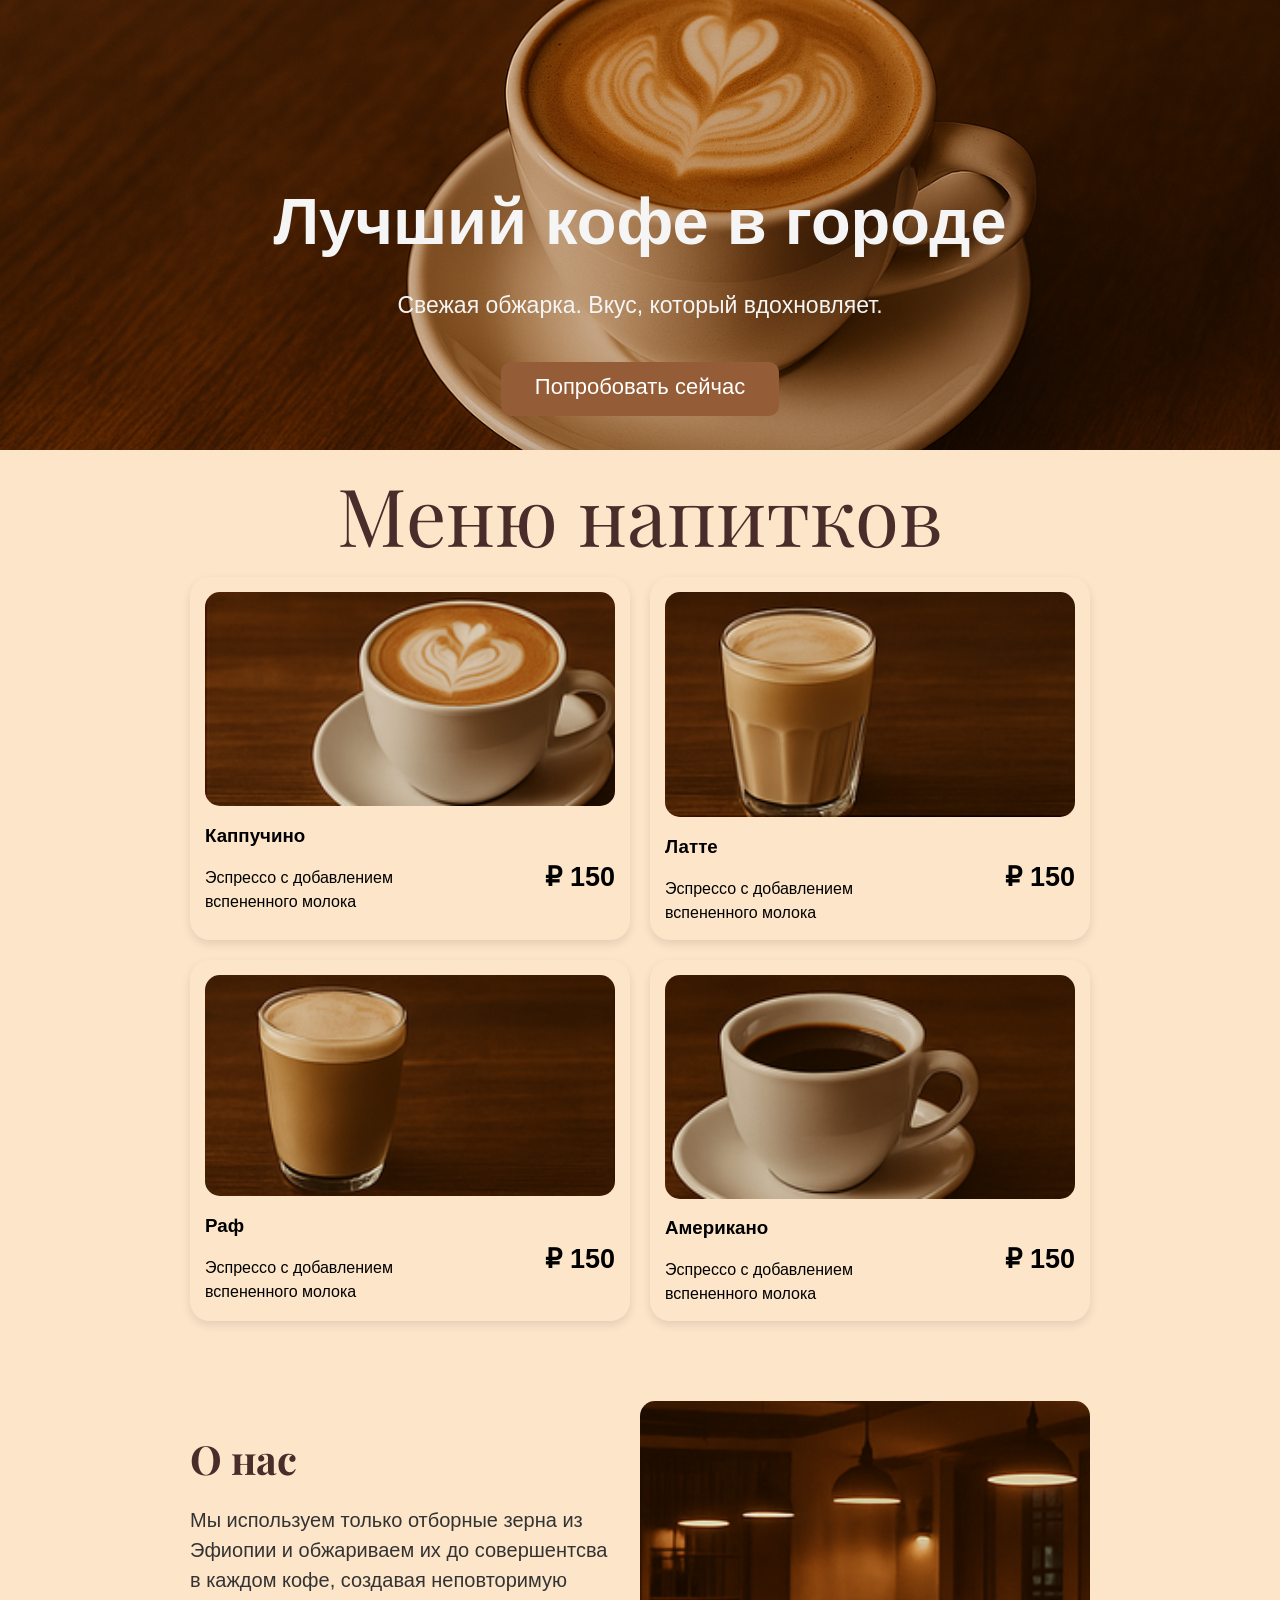
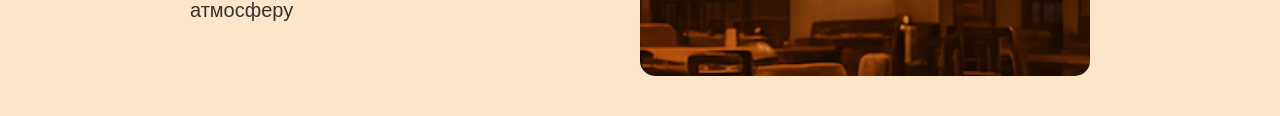
==== index.html @ 47334ecc "Update and rename Untitled-1.html to index.html" ====
<!DOCTYPE HTML>
<html lang = "ru">
 
<head>
    <meta charset = "UTF-8">
    <meta name="viewport" content="width=device-width, initial-scale=1.0">
    <title> Кофейня </title>
    <meta name = "description" content ="Лучшая Кофейня с вкуснейшим кофе. Вкусный кофе натуральные зерна, насыщенный вкус" />
    <link href="https://fonts.googleapis.com/css2?family=Playfair+Display&family=Open+Sans&display=swap" rel="stylesheet">
    <link rel = "stylesheet" href="style.css" />
</head>
<body>
    <div class = "hero" >
    <div class = "hero-content">
            <h1 >Лучший кофе в городе</h1>
            <p> Свежая обжарка. Вкус, который вдохновляет.</p>
            <a href="#menu" class = "button"> Попробовать сейчас </a>
    </div>
    </div>
    <div id="menu" class ="menu">
    <p class = "menuh"> Меню напитков </p>
    <div class="grid">

        <div class="item">
            <img  src="1.png" />
            <div class="text">
                    <h3> Каппучино  </h3>
                    <span class="price">₽ 150 </span>
                <p> Эспрессо с добавлением <br>вспененного молока </p>
            </div> 
        </div>
        <div class="item">
            <img  src="2.png" />
            <div class="text">
                    <h3> Латте  </h3>
                    <span class="price">₽ 150 </span>
                <p> Эспрессо с добавлением <br>вспененного молока </p>
            </div> 
        </div><div class="item">
            <img  src="3.png" />
            <div class="text">
                    <h3> Раф  </h3>
                    <span class="price">₽ 150 </span>
                <p> Эспрессо с добавлением <br>вспененного молока </p>
            </div> 
        </div><div class="item">
            <img  src="4.png" />
            <div class="text">
                    <h3> Американо  </h3>
                    <span class="price">₽ 150 </span>
                <p> Эспрессо с добавлением <br>вспененного молока </p>
            </div> 
        </div>
    </div>
    </div>

    <div class = "about">
        <div class = "abouttxt">
            <h1> О нас </h1>
            <p class = "aboutus"> Мы используем только отборные зерна из Эфиопии и обжариваем их до совершентсва в каждом кофе, создавая неповторимую атмосферу</p>
        </div>
        <img  src="5.png" />
    </div>

</body>

</html>
---- style.css ----
html {
    scroll-behavior: smooth;
  }

body {
    margin: 0;
    padding: 0;
    background-color:#fce5c9;
    font-family: 'Open-Sans', sans-serif;
}
.button {
background-color: #955d37;
color: white;
border-radius: 10px;
margin: 0;
width: 230px;
height: 30px;
border: none;
margin-top: 20px;
cursor: pointer;
font-size: 22px;
display: inline-block;
padding: 12px 24px;
text-decoration: none;
transition: background-color 0.3s ease;
}
.button:hover {
    background-color: #8a5230;
    cursor: pointer;
}
.hero {
    display: flex;
    flex-direction: column;
    justify-content: center;
    align-items: center;
    height: 50vh;
    text-align: center;
    color: whitesmoke;
    background-image: url('6.png');
    background-size: cover;
    background-position: center;
}
.hero h1 {
    font-size: 65px;
    margin-top: 150px;
}
.hero p {
    margin-top: -10px;
    font-size: 23px;
}
.menu {
    max-width: 900px;
    margin: 0 auto;
    padding: 40px 20px;
    text-align: center;
}
.grid {
    display: grid;
    grid-template-columns: repeat(2, 1fr);
    gap: 20px;
    margin-top: 40px;
}
.item {
    border-radius: 20px;
    overflow: hidden;
    box-shadow: 0 4px 10px rgba(0,0,0,0.1);
    text-align: left;
    padding: 15px;
    display: flex;
    flex-direction: column;
    position: relative;
}

.item img {
    width: 100%;
    border-radius: 15px;
}
.item p {
    line-height: 1.5;
    margin: 5px 0 0 0 ;
}
   
.price {
    font-weight: bold;
    margin-top: 0;
    font-size: 27px;
    position: absolute;
    right: 15px;
    top: 80%;
    transform: translateY(-20%);
    white-space: nowrap;
}
.menuh {
    font-size: 80px;
    text-align: center;
    font-family: 'Playfair Display', serif;
    margin: -30px;
    color: #4A2C2A;
}
.about {
    display: flex;
    flex-direction: row;
    align-items: center;
    gap: 20px;
    padding: 40px 20px;
    margin: 0 auto;
    max-width: 900px;

}
.about img {
    width: 50%;
    border-radius: 15px;
}
.abouttxt{
    align-items: left;
    flex: 1
}
.about h1 {
    font-family: 'Playfair Display', serif;
    font-size: 40px;
    color: #4A2C2A;
    margin: 0 0 10px 0;
}
.aboutus {
    font-size: 20px;
    line-height: 1.5;
    color: #333;
    max-width: 450px;
}
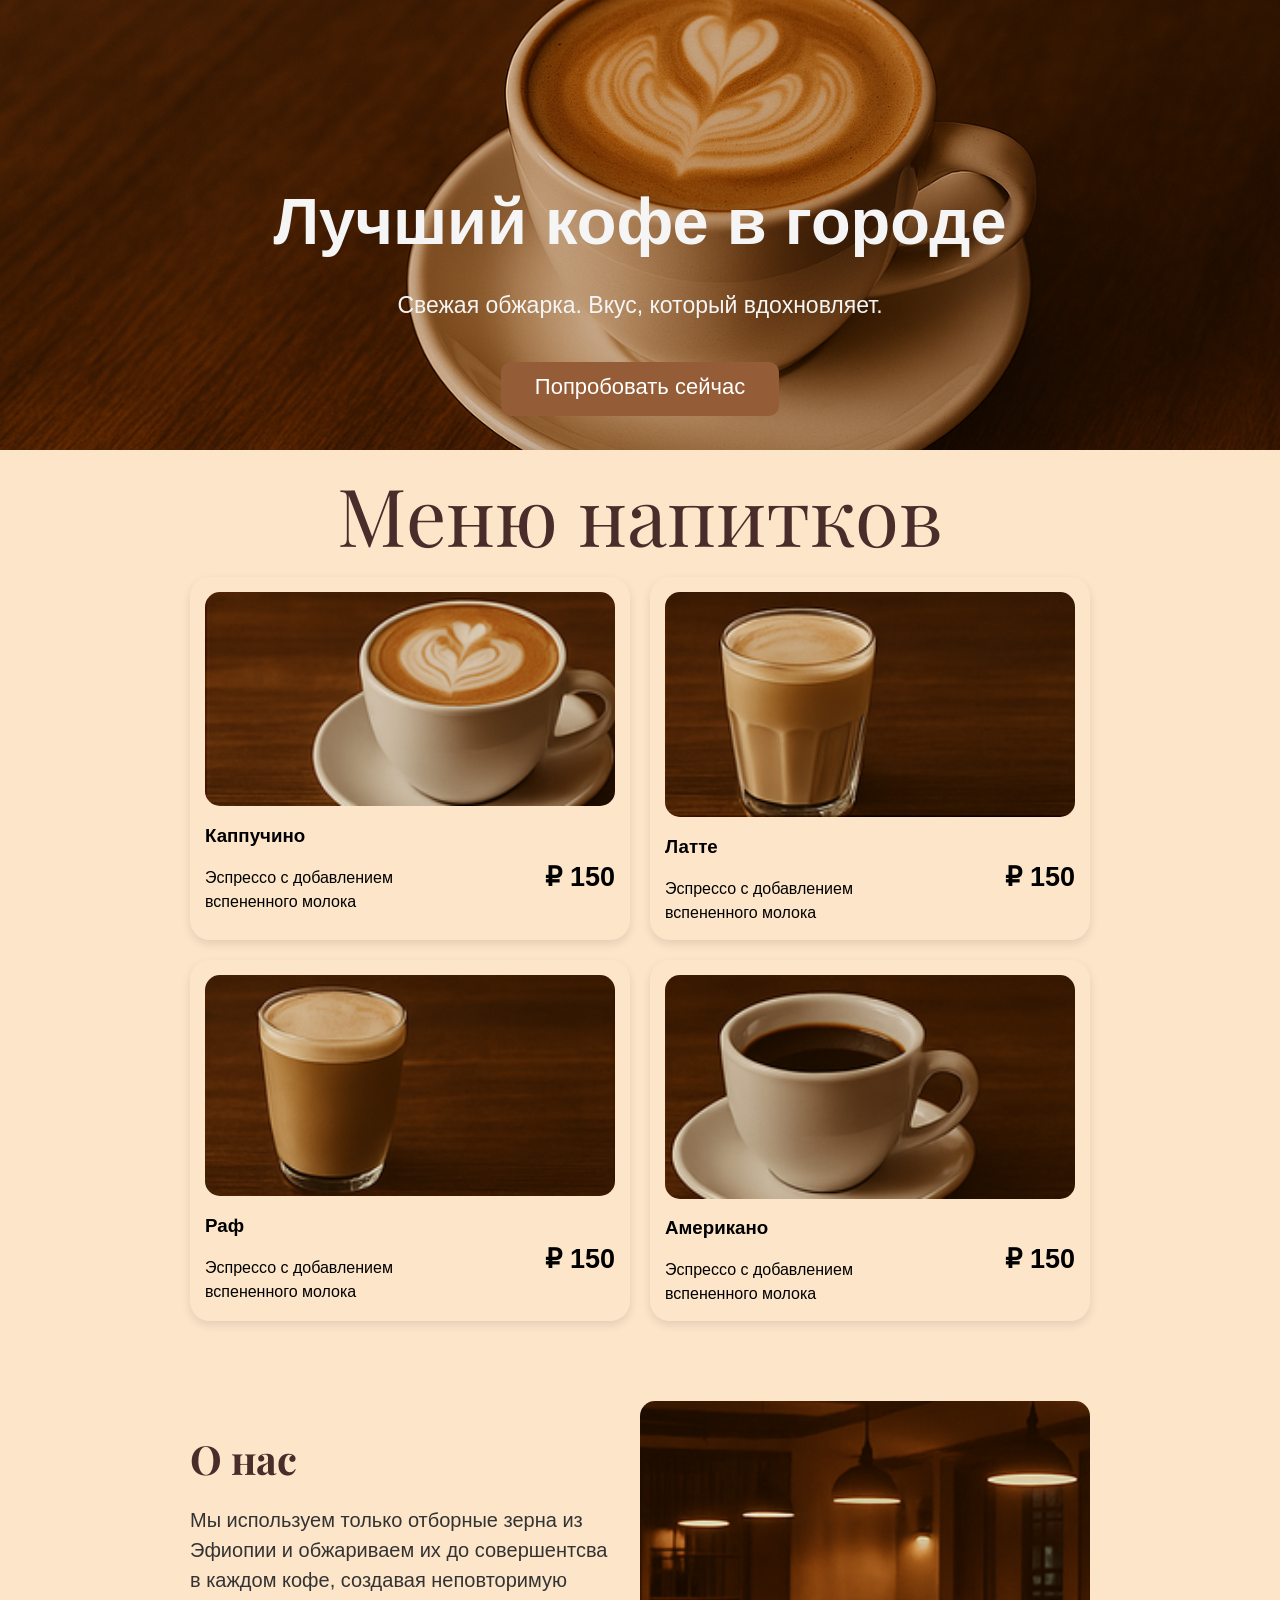
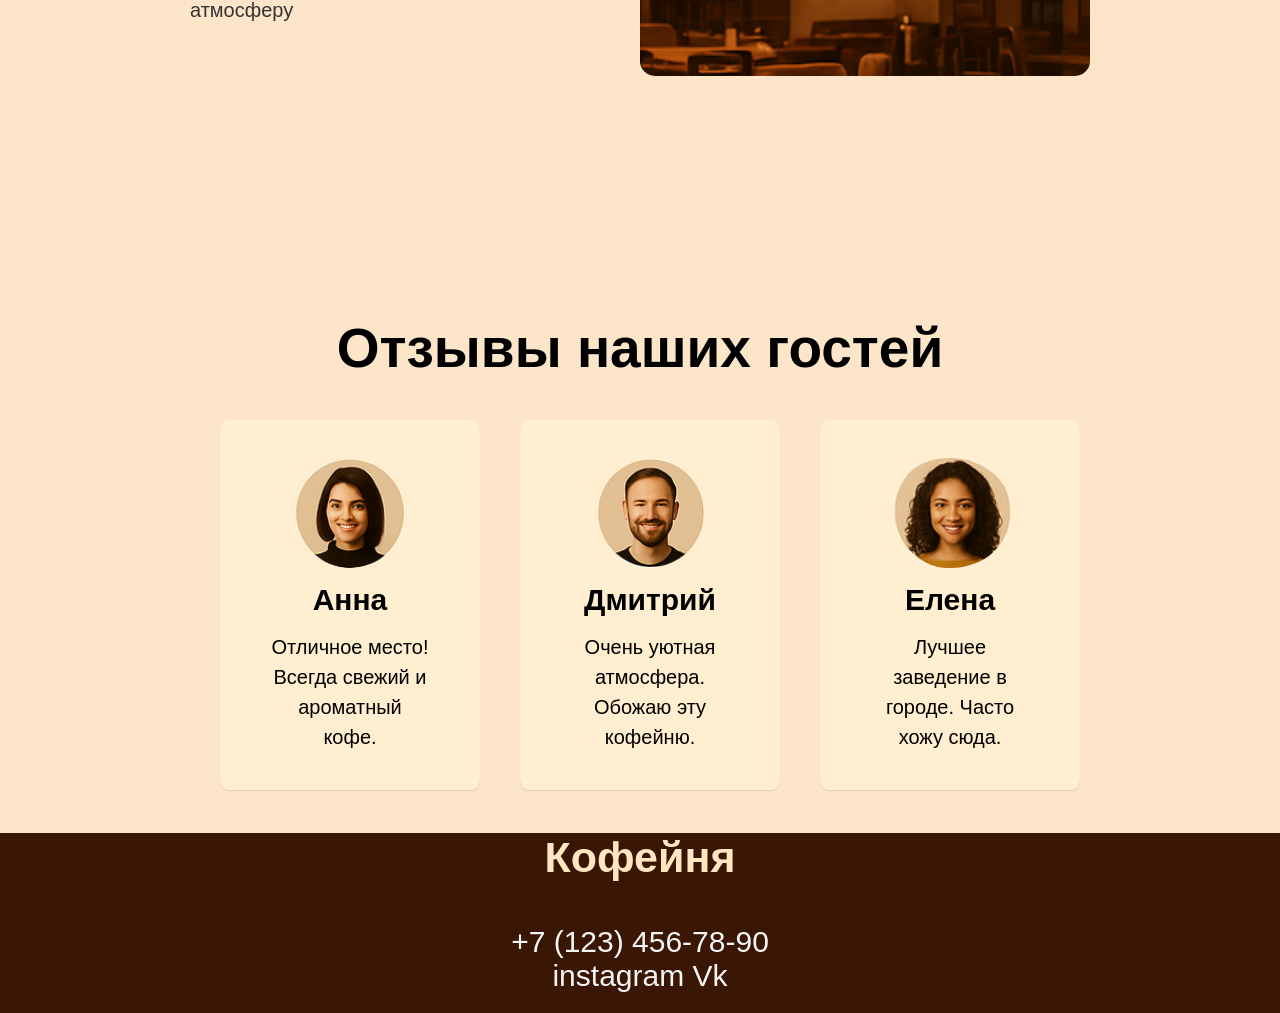
==== commit 1974f60b: "Update index.html" ====
--- a/index.html
+++ b/index.html
@@ -8,6 +8,7 @@
     <meta name = "description" content ="Лучшая Кофейня с вкуснейшим кофе. Вкусный кофе натуральные зерна, насыщенный вкус" />
     <link href="https://fonts.googleapis.com/css2?family=Playfair+Display&family=Open+Sans&display=swap" rel="stylesheet">
     <link rel = "stylesheet" href="style.css" />
+    <link rel = "stylesheet" href="reviews.css" />
 </head>
 <body>
     <div class = "hero" >
@@ -62,6 +63,45 @@
         <img  src="5.png" />
     </div>
 
+    <div class="reviews-section">
+        <div class="head">
+            <h1> Отзывы наших гостей</h1>
+            <div class="grid">
+                <div class="item">
+                    <img src="1.1.png"/>
+                    <div class="text">
+                        <h2>Анна</h2>
+                        <p>Отличное место! Всегда свежий и ароматный кофе.</p>
+                    </div>
+                </div>
+                <div class="item">
+                    <img src="2.2.png"/>
+                    <div class="text">
+                        <h2>Дмитрий</h2>
+                        <p>Очень уютная атмосфера. Обожаю эту кофейню.</p>
+                    </div>
+                </div>
+                <div class="item">
+                    <img src="3.3.png"/>
+                    <div class="text">
+                        <h2>Елена</h2>
+                        <p>Лучшее заведение в городе. Часто хожу сюда.</p>
+                    </div>
+                </div>
+            </div>
+        </div>
+        <div class="bot">
+            <h3> Кофейня</h3>
+            <div class="contact">
+                <a  href="tel:+71234567890" class="phone">+7 (123) 456-78-90</a>
+                <div class="socialink">
+                <a href="https://www.instagram.com/">instagram</a>
+                <a href="https://vkvideo.ru/">Vk</a>
+            </div>
+            </div>   
+        </div>
+        </div>
+
 </body>
 
 </html>
--- a/style.css
+++ b/style.css
@@ -127,3 +127,35 @@
     color: #333;
     max-width: 450px;
 }
+
+@media (max-width: 768px) {
+    .hero h1 {
+      font-size: 32px;          
+      margin-top: 100px;        
+    }
+    .hero p {
+      font-size: 16px;          
+    }
+    .button {
+      font-size: 18px;          
+      padding: 10px 20px;       
+      width: auto;             
+    }
+    .grid {
+      grid-template-columns: 1fr; 
+    }
+    .menuh {
+      font-size: 48px;        
+    }
+    .about {
+      flex-direction: column;   
+      text-align: center;
+    }
+    .about img {
+      width: 100%;               
+    }
+    .aboutus {
+      max-width: 100%;           
+      font-size: 18px;          
+    }
+  }
--- a/reviews.css
+++ b/reviews.css
@@ -0,0 +1,65 @@
+.reviews-section body {
+  margin: 0;
+  padding: 0;
+  background-color: #ffe8c1;
+  font-family: 'Playfair Display', sans-serif;
+}
+.reviews-section .head {
+  margin-top: 200px;
+  height: 100%;
+}
+.reviews-section .head h1 {
+  text-align: center;
+  font-size: 55px;
+  font-weight: bold;
+  
+}
+
+.reviews-section img {
+  height: 110px;
+  width: auto;
+  border-radius: 50%;
+  margin-top: 10%;
+}
+.reviews-section .grid {
+  display: flex;
+  flex-direction: row;
+  text-align: center;
+  justify-content: center;
+}
+.reviews-section .item {
+  align-items: center;
+  box-shadow: 0 1px 1px rgba(0,0,0,0.1);
+  margin-left: 20px;
+  width: 230px;
+  height: 340px;
+  background-color: #ffeecf;
+  border-radius: 3%;
+  text-align: center;
+}
+.reviews-section .item p{
+  width: 70%;
+  margin: 0 auto;
+  font-size: 20px;
+}
+.reviews-section h2{
+  font-size: 30px;
+  margin: 15px auto;
+}
+.reviews-section h3{
+  color: #ffe7c2;
+  font-size: 43px;
+}
+.reviews-section .bot {
+  background-color: #3a1605;
+  text-align: center;
+  font-size: 30px;
+  gap: 20px;
+  padding-bottom: 20px;
+}
+.reviews-section .bot a {
+  text-decoration: none;
+  color:whitesmoke;
+  margin-bottom:10px ;
+}
+
